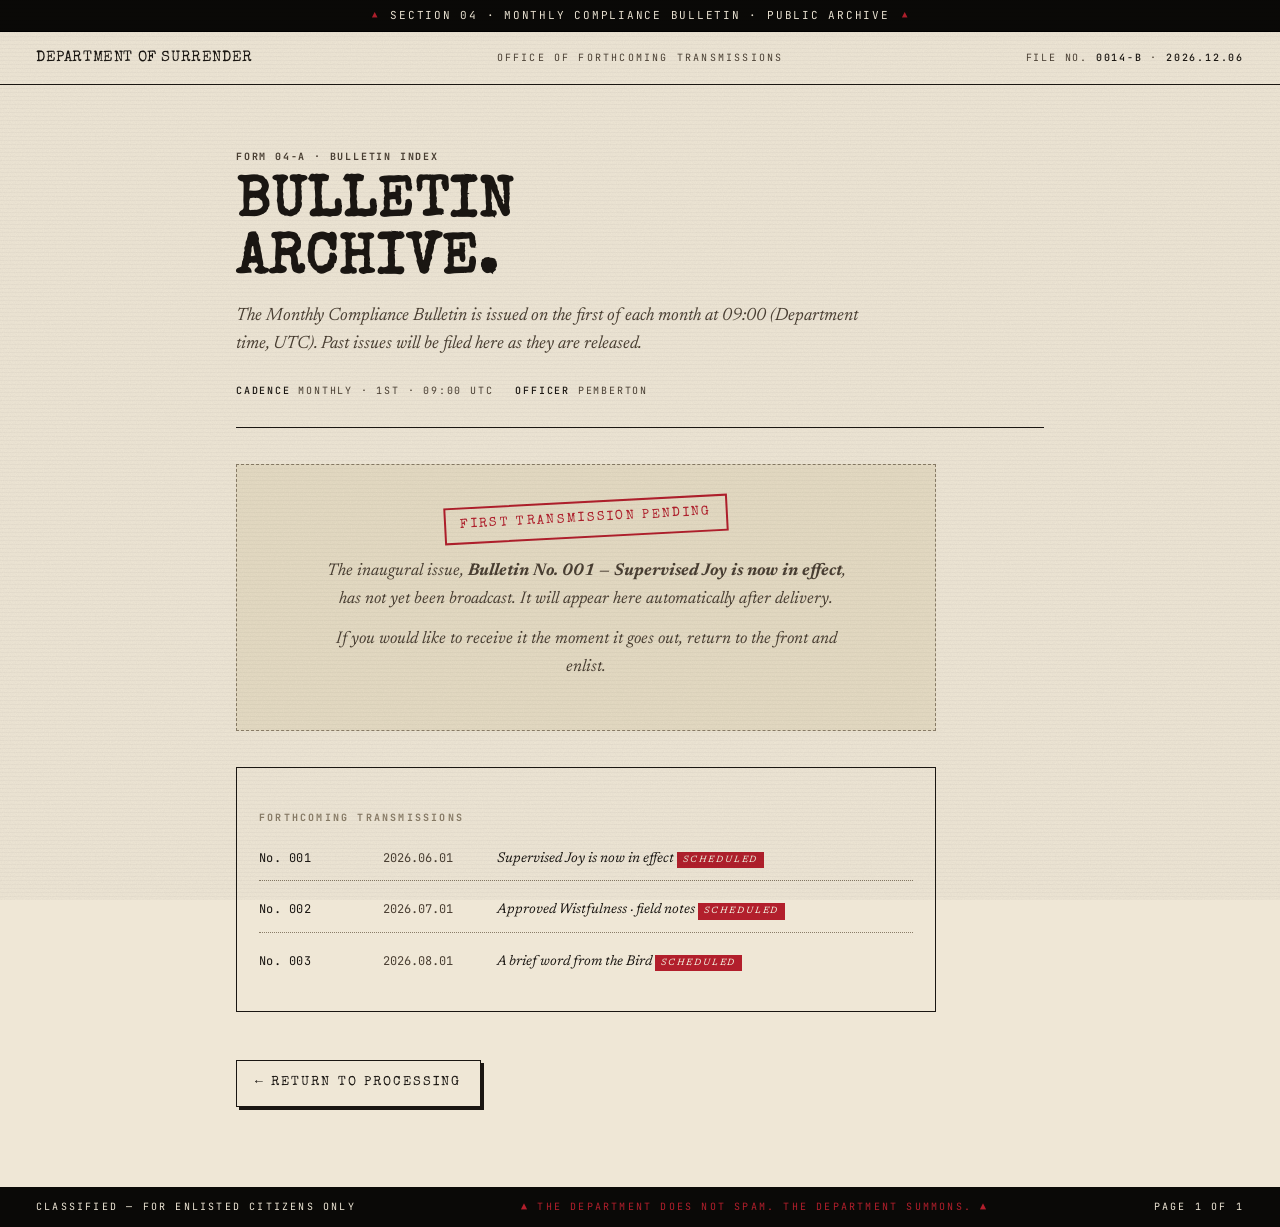
==== bulletin.html @ 0597c6d9 "Department of Surrender site + PayPal checkout (Commissary)" ====
<!DOCTYPE html>
<html lang="en">
<head>
<meta charset="UTF-8" />
<meta name="viewport" content="width=device-width, initial-scale=1.0" />
<title>Bulletin Archive — Department of Surrender</title>
<meta name="description" content="The Monthly Compliance Bulletin · public archive." />
<script defer src="/_vercel/insights/script.js"></script>
<link rel="preconnect" href="https://fonts.googleapis.com">
<link rel="preconnect" href="https://fonts.gstatic.com" crossorigin>
<link href="https://fonts.googleapis.com/css2?family=Newsreader:ital,opsz,wght@0,6..72,300;0,6..72,400;0,6..72,500;0,6..72,600;1,6..72,400&family=Special+Elite&family=JetBrains+Mono:wght@400;500;700&display=swap" rel="stylesheet">
<link rel="stylesheet" href="subpage.css">
<style>
  .empty {
    margin-top: 36px;
    border: 1px dashed var(--ink-faint);
    background: var(--paper-deep);
    padding: 36px;
    text-align: center;
    position: relative;
  }
  .empty .pending-stamp {
    display: inline-block;
    border: 2px solid var(--stamp);
    color: var(--stamp);
    padding: 6px 14px;
    font-family: 'Special Elite', monospace;
    font-size: 13px;
    letter-spacing: 0.18em;
    transform: rotate(-3deg);
    margin-bottom: 20px;
  }
  .empty p {
    font-family: 'Newsreader', serif;
    font-style: italic;
    color: var(--ink-soft);
    max-width: 520px;
    margin: 0 auto 12px;
  }
  .schedule {
    margin-top: 36px;
    border: 1px solid var(--ink);
    background: var(--paper);
    padding: 20px 22px;
  }
  .schedule h3 {
    font-family: 'JetBrains Mono', monospace;
    font-size: 10px;
    letter-spacing: 0.22em;
    text-transform: uppercase;
    color: var(--ink-faint);
    margin-bottom: 12px;
  }
  .schedule ol { list-style: none; margin: 0; padding: 0; }
  .schedule li {
    display: grid;
    grid-template-columns: 110px 100px 1fr;
    gap: 14px;
    padding: 10px 0;
    border-bottom: 1px dotted var(--ink-faint);
    font-family: 'JetBrains Mono', monospace;
    font-size: 12px;
    align-items: baseline;
  }
  .schedule li:last-child { border-bottom: 0; }
  .schedule .iss { color: var(--ink); letter-spacing: 0.04em; }
  .schedule .date { color: var(--ink-soft); }
  .schedule .title { font-family: 'Newsreader', serif; font-style: italic; font-size: 14px; color: var(--ink); }
  .schedule .pending {
    display: inline-block;
    background: var(--stamp);
    color: var(--paper);
    padding: 1px 6px;
    font-size: 9px;
    letter-spacing: 0.2em;
    text-transform: uppercase;
  }
</style>
</head>
<body>

<div class="alert-bar">
  <span class="chev">▲</span>
  <span>SECTION 04 · MONTHLY COMPLIANCE BULLETIN · PUBLIC ARCHIVE</span>
  <span class="chev">▲</span>
</div>

<header class="masthead">
  <a href="/">DEPARTMENT OF SURRENDER</a>
  <div class="masthead__office">OFFICE OF FORTHCOMING TRANSMISSIONS</div>
  <div class="masthead__file">FILE NO. <b>0014-B</b> · <b id="today">2026.05.15</b></div>
</header>

<main>
  <div class="frame">

    <div class="doc-head">
      <p class="label">Form 04-A · Bulletin Index</p>
      <h1>Bulletin<br>Archive.</h1>
      <p class="lede">The Monthly Compliance Bulletin is issued on the first of each month at 09:00 (Department time, UTC). Past issues will be filed here as they are released.</p>
      <div class="meta">
        <span><b>CADENCE</b> MONTHLY · 1ST · 09:00 UTC</span>
        <span><b>OFFICER</b> PEMBERTON</span>
      </div>
    </div>

    <div class="prose">

      <div class="empty">
        <div class="pending-stamp">FIRST TRANSMISSION PENDING</div>
        <p>The inaugural issue, <b>Bulletin No. 001 — Supervised Joy is now in effect</b>, has not yet been broadcast. It will appear here automatically after delivery.</p>
        <p>If you would like to receive it the moment it goes out, return to the front and enlist.</p>
      </div>

      <div class="schedule">
        <h3>Forthcoming Transmissions</h3>
        <ol>
          <li><span class="iss">No. 001</span><span class="date">2026.06.01</span><span class="title">Supervised Joy is now in effect <span class="pending">scheduled</span></span></li>
          <li><span class="iss">No. 002</span><span class="date">2026.07.01</span><span class="title">Approved Wistfulness · field notes <span class="pending">scheduled</span></span></li>
          <li><span class="iss">No. 003</span><span class="date">2026.08.01</span><span class="title">A brief word from the Bird <span class="pending">scheduled</span></span></li>
        </ol>
      </div>

    </div>

    <a href="/" class="back">← Return to Processing</a>

  </div>
</main>

<div class="classified">
  <span>CLASSIFIED — FOR ENLISTED CITIZENS ONLY</span>
  <span class="center">▲ THE DEPARTMENT DOES NOT SPAM. THE DEPARTMENT SUMMONS. ▲</span>
  <span>PAGE 1 OF 1</span>
</div>

<script>
  const d = new Date();
  document.getElementById("today").textContent =
    d.getFullYear() + "." + String(d.getMonth()+1).padStart(2,"0") + "." + String(d.getDate()).padStart(2,"0");
</script>

</body>
</html>
---- subpage.css ----
/* ─────────────────────────────────────────────────────
   DEPARTMENT OF SURRENDER · subpage stylesheet
   Shared by /privacy, /withdraw, /pending, /bulletin
───────────────────────────────────────────────────── */

:root {
  --paper:       #efe7d6;
  --paper-deep:  #e6dcc4;
  --paper-shade: #d8ccae;
  --ink:         #1a1612;
  --ink-soft:    #4a3f33;
  --ink-faint:   #8a7d68;
  --rule:        #c8b88c;
  --stamp:       #b21f2c;
  --stamp-deep:  #8c1620;
  --black-bar:   #0a0907;
  --redaction:   #161311;
}

* { box-sizing: border-box; margin: 0; padding: 0; }
html { scroll-behavior: smooth; }

body {
  background: var(--paper);
  color: var(--ink);
  font-family: 'Newsreader', Georgia, serif;
  font-size: 17px;
  line-height: 1.6;
  font-weight: 400;
  position: relative;
  min-height: 100vh;
  display: flex;
  flex-direction: column;
}

body::before {
  content: "";
  position: fixed;
  inset: 0;
  pointer-events: none;
  z-index: 1000;
  opacity: 0.045;
  background-image:
    url("data:image/svg+xml;utf8,<svg xmlns='http://www.w3.org/2000/svg' width='240' height='240'><filter id='n'><feTurbulence type='fractalNoise' baseFrequency='0.85' numOctaves='3' stitchTiles='stitch'/><feColorMatrix values='0 0 0 0 0  0 0 0 0 0  0 0 0 0 0  0 0 0 1 0'/></filter><rect width='100%' height='100%' filter='url(%23n)'/></svg>");
  mix-blend-mode: multiply;
}

body::after {
  content: "";
  position: fixed;
  inset: 0;
  pointer-events: none;
  z-index: 1001;
  opacity: 0.025;
  background-image: repeating-linear-gradient(
    0deg, transparent 0, transparent 3px, var(--ink) 3px, var(--ink) 4px
  );
}

.label {
  font-family: 'JetBrains Mono', monospace;
  font-size: 10px;
  font-weight: 700;
  letter-spacing: 0.18em;
  text-transform: uppercase;
  color: var(--ink-soft);
}

::selection { background: var(--stamp); color: var(--paper); }

/* ─── alert bar (static) ─── */

.alert-bar {
  background: var(--black-bar);
  color: var(--paper);
  height: 32px;
  display: flex;
  align-items: center;
  justify-content: center;
  font-family: 'JetBrains Mono', monospace;
  font-size: 11px;
  letter-spacing: 0.16em;
  text-transform: uppercase;
  border-bottom: 1px solid #000;
  gap: 12px;
}

.alert-bar .chev { color: var(--stamp); font-size: 9px; }

/* ─── masthead ─── */

.masthead {
  border-bottom: 1px solid var(--ink);
  padding: 14px 36px;
  display: grid;
  grid-template-columns: 1fr auto 1fr;
  align-items: center;
  gap: 16px;
  background: var(--paper);
}

.masthead a {
  font-family: 'Special Elite', monospace;
  font-size: 15px;
  letter-spacing: 0.04em;
  color: var(--ink);
  text-decoration: none;
}

.masthead__office {
  font-family: 'JetBrains Mono', monospace;
  font-size: 10px;
  letter-spacing: 0.22em;
  text-transform: uppercase;
  color: var(--ink-soft);
  text-align: center;
}

.masthead__file {
  font-family: 'JetBrains Mono', monospace;
  font-size: 10px;
  letter-spacing: 0.18em;
  text-transform: uppercase;
  color: var(--ink-soft);
  text-align: right;
}

.masthead__file b { color: var(--ink); font-weight: 500; }

/* ─── frame ─── */

.frame { max-width: 880px; margin: 0 auto; padding: 0 36px; }

main { flex: 1; padding: 64px 0 80px; }

/* ─── document head ─── */

.doc-head {
  border-bottom: 1px solid var(--ink);
  padding-bottom: 28px;
  margin-bottom: 36px;
  position: relative;
}

.doc-head .label { margin-bottom: 12px; }

.doc-head h1 {
  font-family: 'Special Elite', monospace;
  font-size: clamp(40px, 5vw, 56px);
  text-transform: uppercase;
  letter-spacing: 0.02em;
  line-height: 1.02;
  margin-bottom: 12px;
}

.doc-head .lede {
  font-family: 'Newsreader', serif;
  font-style: italic;
  font-size: 18px;
  color: var(--ink-soft);
  max-width: 640px;
  line-height: 1.55;
}

.doc-head .meta {
  margin-top: 24px;
  display: flex;
  gap: 22px;
  font-family: 'JetBrains Mono', monospace;
  font-size: 10px;
  letter-spacing: 0.18em;
  text-transform: uppercase;
  color: var(--ink-soft);
  flex-wrap: wrap;
}

.doc-head .meta b { color: var(--ink); font-weight: 500; }

.doc-head .stamp {
  position: absolute;
  top: 0;
  right: 0;
  border: 2px solid var(--stamp);
  color: var(--stamp);
  padding: 6px 12px;
  font-family: 'Special Elite', monospace;
  font-size: 13px;
  letter-spacing: 0.14em;
  transform: rotate(-6deg);
  pointer-events: none;
}

/* ─── body prose ─── */

.prose { max-width: 700px; }

.prose h2 {
  font-family: 'Special Elite', monospace;
  font-size: 24px;
  text-transform: uppercase;
  letter-spacing: 0.04em;
  margin: 36px 0 12px;
  padding-top: 18px;
  border-top: 1px solid var(--rule);
}

.prose h2:first-child { border-top: 0; padding-top: 0; margin-top: 0; }

.prose h3 {
  font-family: 'JetBrains Mono', monospace;
  font-size: 11px;
  font-weight: 700;
  letter-spacing: 0.22em;
  text-transform: uppercase;
  color: var(--stamp);
  margin: 22px 0 8px;
}

.prose p {
  margin-bottom: 16px;
  font-size: 17px;
  line-height: 1.65;
  color: var(--ink);
}

.prose p em { color: var(--ink-soft); }

.prose ul, .prose ol {
  margin: 12px 0 22px 22px;
}

.prose li {
  margin-bottom: 8px;
  font-size: 16.5px;
  line-height: 1.6;
}

.prose a {
  color: var(--ink);
  text-decoration: none;
  border-bottom: 1px solid var(--stamp);
}

.prose a:hover { color: var(--stamp); }

.prose code {
  background: var(--paper-deep);
  padding: 1px 6px;
  font-family: 'JetBrains Mono', monospace;
  font-size: 0.88em;
  border: 1px solid var(--rule);
}

/* ─── back link ─── */

.back {
  display: inline-flex;
  align-items: center;
  gap: 8px;
  margin-top: 48px;
  padding: 12px 18px;
  border: 1px solid var(--ink);
  background: var(--paper);
  font-family: 'Special Elite', monospace;
  font-size: 13px;
  letter-spacing: 0.16em;
  text-transform: uppercase;
  color: var(--ink);
  text-decoration: none;
  box-shadow: 3px 3px 0 var(--ink);
  transition: transform 120ms ease;
}

.back:hover {
  transform: translate(-1px, -1px);
  box-shadow: 4px 4px 0 var(--ink);
}

/* ─── classification bar ─── */

.classified {
  background: var(--black-bar);
  color: var(--paper);
  padding: 12px 36px;
  display: flex;
  justify-content: space-between;
  align-items: center;
  font-family: 'JetBrains Mono', monospace;
  font-size: 10px;
  letter-spacing: 0.22em;
  text-transform: uppercase;
}

.classified .center { color: var(--stamp); }

/* ─── responsive ─── */

@media (max-width: 640px) {
  body { font-size: 16px; }
  .frame { padding: 0 22px; }
  .masthead { padding: 12px 22px; grid-template-columns: 1fr; gap: 4px; text-align: left; }
  .masthead__office, .masthead__file { text-align: left; }
  main { padding: 40px 0 56px; }
  .doc-head h1 { font-size: 36px; }
  .doc-head .stamp { position: static; display: inline-block; margin-top: 12px; }
  .classified { flex-direction: column; gap: 6px; padding: 12px 22px; text-align: center; }
}
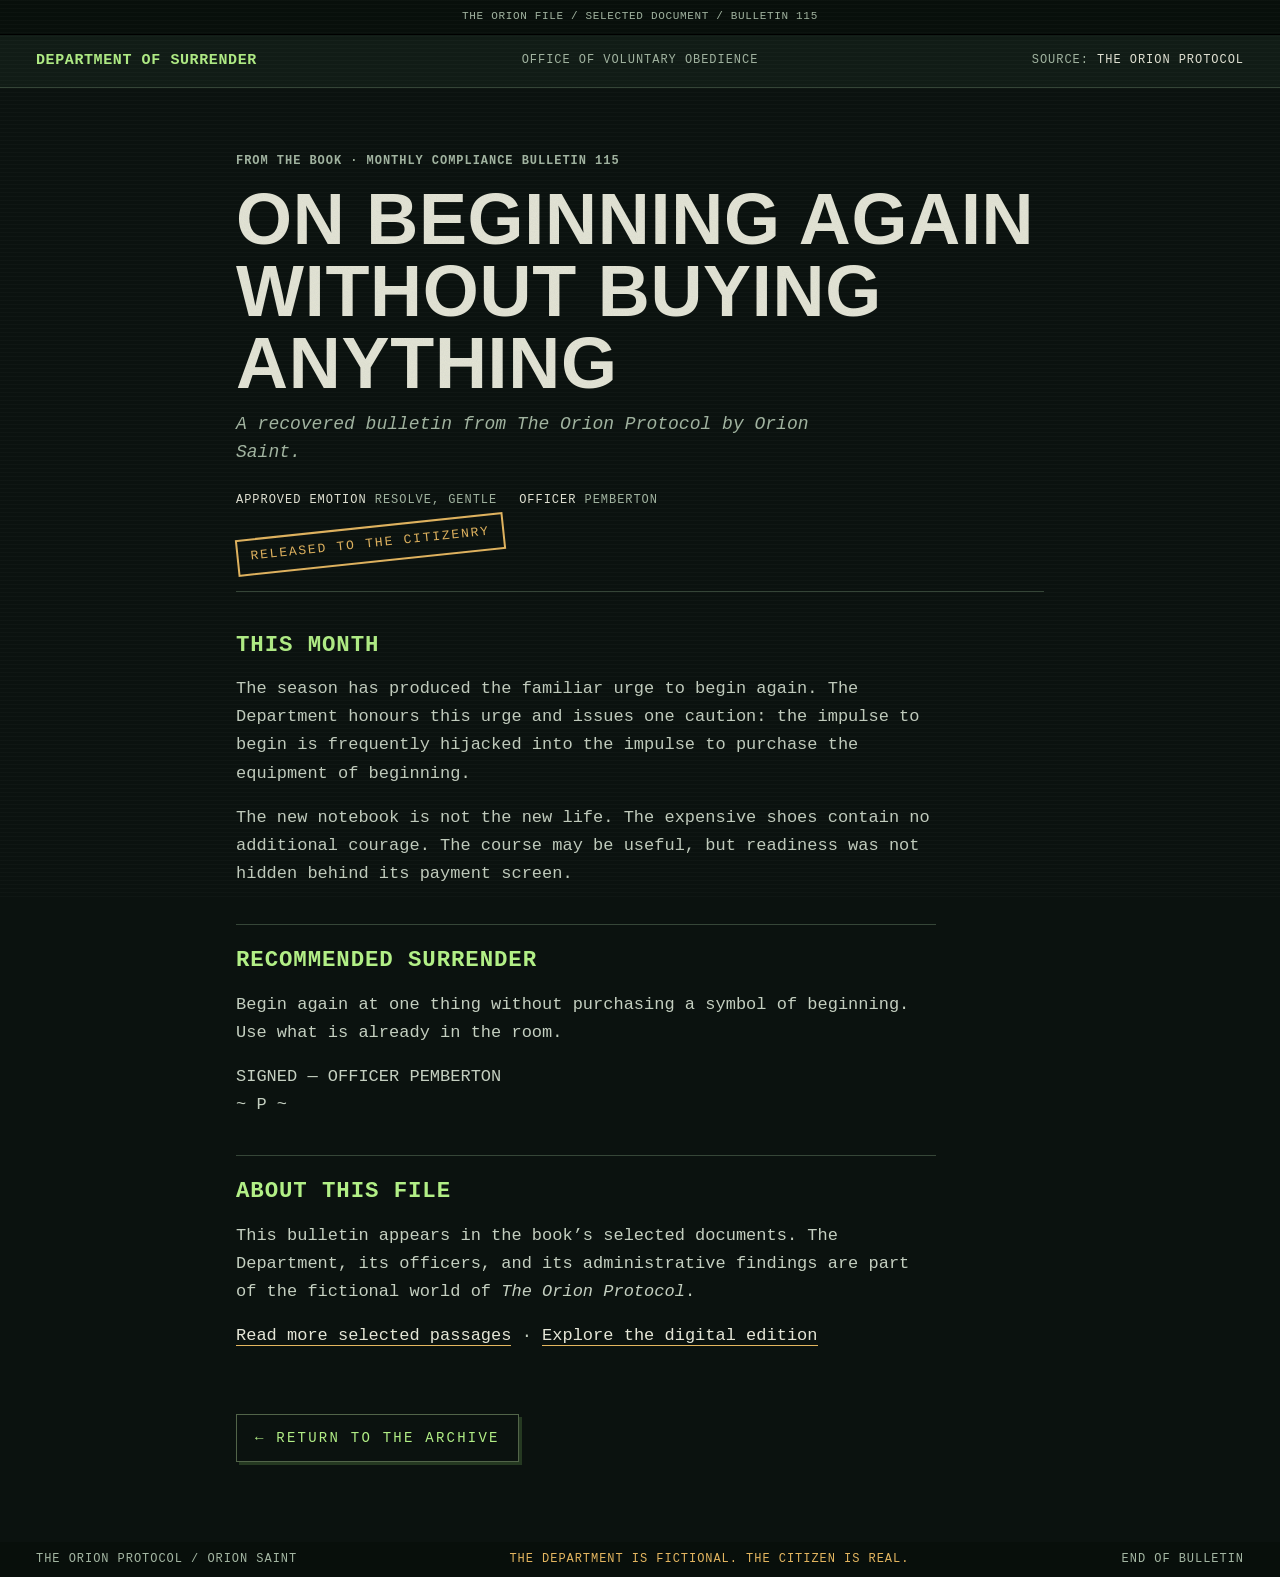
==== commit 7edab481: "Ground the alien archive in The Orion Protocol manuscript" ====
--- a/bulletin.html
+++ b/bulletin.html
@@ -1,144 +1,20 @@
-<!DOCTYPE html>
+<!doctype html>
 <html lang="en">
-<head>
-<meta charset="UTF-8" />
-<meta name="viewport" content="width=device-width, initial-scale=1.0" />
-<title>Bulletin Archive — Department of Surrender</title>
-<meta name="description" content="The Monthly Compliance Bulletin · public archive." />
-<script defer src="/_vercel/insights/script.js"></script>
-<link rel="preconnect" href="https://fonts.googleapis.com">
-<link rel="preconnect" href="https://fonts.gstatic.com" crossorigin>
-<link href="https://fonts.googleapis.com/css2?family=Newsreader:ital,opsz,wght@0,6..72,300;0,6..72,400;0,6..72,500;0,6..72,600;1,6..72,400&family=Special+Elite&family=JetBrains+Mono:wght@400;500;700&display=swap" rel="stylesheet">
-<link rel="stylesheet" href="subpage.css">
-<style>
-  .empty {
-    margin-top: 36px;
-    border: 1px dashed var(--ink-faint);
-    background: var(--paper-deep);
-    padding: 36px;
-    text-align: center;
-    position: relative;
-  }
-  .empty .pending-stamp {
-    display: inline-block;
-    border: 2px solid var(--stamp);
-    color: var(--stamp);
-    padding: 6px 14px;
-    font-family: 'Special Elite', monospace;
-    font-size: 13px;
-    letter-spacing: 0.18em;
-    transform: rotate(-3deg);
-    margin-bottom: 20px;
-  }
-  .empty p {
-    font-family: 'Newsreader', serif;
-    font-style: italic;
-    color: var(--ink-soft);
-    max-width: 520px;
-    margin: 0 auto 12px;
-  }
-  .schedule {
-    margin-top: 36px;
-    border: 1px solid var(--ink);
-    background: var(--paper);
-    padding: 20px 22px;
-  }
-  .schedule h3 {
-    font-family: 'JetBrains Mono', monospace;
-    font-size: 10px;
-    letter-spacing: 0.22em;
-    text-transform: uppercase;
-    color: var(--ink-faint);
-    margin-bottom: 12px;
-  }
-  .schedule ol { list-style: none; margin: 0; padding: 0; }
-  .schedule li {
-    display: grid;
-    grid-template-columns: 110px 100px 1fr;
-    gap: 14px;
-    padding: 10px 0;
-    border-bottom: 1px dotted var(--ink-faint);
-    font-family: 'JetBrains Mono', monospace;
-    font-size: 12px;
-    align-items: baseline;
-  }
-  .schedule li:last-child { border-bottom: 0; }
-  .schedule .iss { color: var(--ink); letter-spacing: 0.04em; }
-  .schedule .date { color: var(--ink-soft); }
-  .schedule .title { font-family: 'Newsreader', serif; font-style: italic; font-size: 14px; color: var(--ink); }
-  .schedule .pending {
-    display: inline-block;
-    background: var(--stamp);
-    color: var(--paper);
-    padding: 1px 6px;
-    font-size: 9px;
-    letter-spacing: 0.2em;
-    text-transform: uppercase;
-  }
-</style>
-</head>
+<head><meta charset="utf-8"><meta name="viewport" content="width=device-width, initial-scale=1"><title>Bulletin 115 — The Orion Protocol</title><meta name="description" content="On Beginning Again Without Buying Anything. Read Officer Pemberton’s Bulletin 115 from The Orion Protocol by Orion Saint."><meta name="theme-color" content="#0b120f"><link rel="stylesheet" href="/subpage.css"><script defer src="/_vercel/insights/script.js"></script></head>
 <body>
-
-<div class="alert-bar">
-  <span class="chev">▲</span>
-  <span>SECTION 04 · MONTHLY COMPLIANCE BULLETIN · PUBLIC ARCHIVE</span>
-  <span class="chev">▲</span>
-</div>
-
-<header class="masthead">
-  <a href="/">DEPARTMENT OF SURRENDER</a>
-  <div class="masthead__office">OFFICE OF FORTHCOMING TRANSMISSIONS</div>
-  <div class="masthead__file">FILE NO. <b>0014-B</b> · <b id="today">2026.05.15</b></div>
-</header>
-
-<main>
-  <div class="frame">
-
-    <div class="doc-head">
-      <p class="label">Form 04-A · Bulletin Index</p>
-      <h1>Bulletin<br>Archive.</h1>
-      <p class="lede">The Monthly Compliance Bulletin is issued on the first of each month at 09:00 (Department time, UTC). Past issues will be filed here as they are released.</p>
-      <div class="meta">
-        <span><b>CADENCE</b> MONTHLY · 1ST · 09:00 UTC</span>
-        <span><b>OFFICER</b> PEMBERTON</span>
-      </div>
-    </div>
-
-    <div class="prose">
-
-      <div class="empty">
-        <div class="pending-stamp">FIRST TRANSMISSION PENDING</div>
-        <p>The inaugural issue, <b>Bulletin No. 001 — Supervised Joy is now in effect</b>, has not yet been broadcast. It will appear here automatically after delivery.</p>
-        <p>If you would like to receive it the moment it goes out, return to the front and enlist.</p>
-      </div>
-
-      <div class="schedule">
-        <h3>Forthcoming Transmissions</h3>
-        <ol>
-          <li><span class="iss">No. 001</span><span class="date">2026.06.01</span><span class="title">Supervised Joy is now in effect <span class="pending">scheduled</span></span></li>
-          <li><span class="iss">No. 002</span><span class="date">2026.07.01</span><span class="title">Approved Wistfulness · field notes <span class="pending">scheduled</span></span></li>
-          <li><span class="iss">No. 003</span><span class="date">2026.08.01</span><span class="title">A brief word from the Bird <span class="pending">scheduled</span></span></li>
-        </ol>
-      </div>
-
-    </div>
-
-    <a href="/" class="back">← Return to Processing</a>
-
-  </div>
-</main>
-
-<div class="classified">
-  <span>CLASSIFIED — FOR ENLISTED CITIZENS ONLY</span>
-  <span class="center">▲ THE DEPARTMENT DOES NOT SPAM. THE DEPARTMENT SUMMONS. ▲</span>
-  <span>PAGE 1 OF 1</span>
-</div>
-
-<script>
-  const d = new Date();
-  document.getElementById("today").textContent =
-    d.getFullYear() + "." + String(d.getMonth()+1).padStart(2,"0") + "." + String(d.getDate()).padStart(2,"0");
-</script>
-
-</body>
-</html>
+<div class="alert-bar"><span>THE ORION FILE / SELECTED DOCUMENT / BULLETIN 115</span></div>
+<header class="masthead"><a href="/">DEPARTMENT OF SURRENDER</a><div class="masthead__office">OFFICE OF VOLUNTARY OBEDIENCE</div><div class="masthead__file">SOURCE: <b>THE ORION PROTOCOL</b></div></header>
+<main><div class="frame">
+<div class="doc-head"><p class="label">From the book · Monthly Compliance Bulletin 115</p><h1>On Beginning Again<br>Without Buying Anything</h1><p class="lede">A recovered bulletin from The Orion Protocol by Orion Saint.</p><div class="meta"><span><b>APPROVED EMOTION</b> RESOLVE, GENTLE</span><span><b>OFFICER</b> PEMBERTON</span></div><div class="stamp">RELEASED TO THE CITIZENRY</div></div>
+<article class="prose" aria-label="Bulletin 115 text">
+<h2>This month</h2>
+<p>The season has produced the familiar urge to begin again. The Department honours this urge and issues one caution: the impulse to begin is frequently hijacked into the impulse to purchase the equipment of beginning.</p>
+<p>The new notebook is not the new life. The expensive shoes contain no additional courage. The course may be useful, but readiness was not hidden behind its payment screen.</p>
+<h2>Recommended surrender</h2>
+<p>Begin again at one thing without purchasing a symbol of beginning. Use what is already in the room.</p>
+<p>SIGNED — OFFICER PEMBERTON<br>~ P ~</p>
+<h2>About this file</h2><p>This bulletin appears in the book’s selected documents. The Department, its officers, and its administrative findings are part of the fictional world of <cite>The Orion Protocol</cite>.</p><p><a href="/#read">Read more selected passages</a> · <a href="/requisition.html">Explore the digital edition</a></p>
+</article><a class="back" href="/">← Return to the archive</a>
+</div></main>
+<footer class="classified"><span>THE ORION PROTOCOL / ORION SAINT</span><span class="center">THE DEPARTMENT IS FICTIONAL. THE CITIZEN IS REAL.</span><span>END OF BULLETIN</span></footer>
+</body></html>
--- a/subpage.css
+++ b/subpage.css
@@ -4,16 +4,16 @@
 ───────────────────────────────────────────────────── */
 
 :root {
-  --paper:       #efe7d6;
-  --paper-deep:  #e6dcc4;
-  --paper-shade: #d8ccae;
-  --ink:         #1a1612;
-  --ink-soft:    #4a3f33;
-  --ink-faint:   #8a7d68;
-  --rule:        #c8b88c;
-  --stamp:       #b21f2c;
-  --stamp-deep:  #8c1620;
-  --black-bar:   #0a0907;
+  --paper:       #0b120f;
+  --paper-deep:  #142019;
+  --paper-shade: #1c2b20;
+  --ink:         #e5e6d7;
+  --ink-soft:    #a4b7a3;
+  --ink-faint:   #859981;
+  --rule:        #364638;
+  --stamp:       #e4b660;
+  --stamp-deep:  #bd9750;
+  --black-bar:   #080f0b;
   --redaction:   #161311;
 }
 
@@ -23,7 +23,7 @@
 body {
   background: var(--paper);
   color: var(--ink);
-  font-family: 'Newsreader', Georgia, serif;
+  font-family: 'Courier New', Courier, monospace;
   font-size: 17px;
   line-height: 1.6;
   font-weight: 400;
@@ -58,7 +58,7 @@
 }
 
 .label {
-  font-family: 'JetBrains Mono', monospace;
+  font-family: 'Courier New', Courier, monospace;
   font-size: 10px;
   font-weight: 700;
   letter-spacing: 0.18em;
@@ -77,7 +77,7 @@
   display: flex;
   align-items: center;
   justify-content: center;
-  font-family: 'JetBrains Mono', monospace;
+  font-family: 'Courier New', Courier, monospace;
   font-size: 11px;
   letter-spacing: 0.16em;
   text-transform: uppercase;
@@ -100,7 +100,7 @@
 }
 
 .masthead a {
-  font-family: 'Special Elite', monospace;
+  font-family: 'Courier New', Courier, monospace;
   font-size: 15px;
   letter-spacing: 0.04em;
   color: var(--ink);
@@ -108,7 +108,7 @@
 }
 
 .masthead__office {
-  font-family: 'JetBrains Mono', monospace;
+  font-family: 'Courier New', Courier, monospace;
   font-size: 10px;
   letter-spacing: 0.22em;
   text-transform: uppercase;
@@ -117,7 +117,7 @@
 }
 
 .masthead__file {
-  font-family: 'JetBrains Mono', monospace;
+  font-family: 'Courier New', Courier, monospace;
   font-size: 10px;
   letter-spacing: 0.18em;
   text-transform: uppercase;
@@ -145,7 +145,7 @@
 .doc-head .label { margin-bottom: 12px; }
 
 .doc-head h1 {
-  font-family: 'Special Elite', monospace;
+  font-family: 'Courier New', Courier, monospace;
   font-size: clamp(40px, 5vw, 56px);
   text-transform: uppercase;
   letter-spacing: 0.02em;
@@ -154,7 +154,7 @@
 }
 
 .doc-head .lede {
-  font-family: 'Newsreader', serif;
+  font-family: 'Courier New', Courier, monospace;
   font-style: italic;
   font-size: 18px;
   color: var(--ink-soft);
@@ -166,7 +166,7 @@
   margin-top: 24px;
   display: flex;
   gap: 22px;
-  font-family: 'JetBrains Mono', monospace;
+  font-family: 'Courier New', Courier, monospace;
   font-size: 10px;
   letter-spacing: 0.18em;
   text-transform: uppercase;
@@ -183,7 +183,7 @@
   border: 2px solid var(--stamp);
   color: var(--stamp);
   padding: 6px 12px;
-  font-family: 'Special Elite', monospace;
+  font-family: 'Courier New', Courier, monospace;
   font-size: 13px;
   letter-spacing: 0.14em;
   transform: rotate(-6deg);
@@ -195,7 +195,7 @@
 .prose { max-width: 700px; }
 
 .prose h2 {
-  font-family: 'Special Elite', monospace;
+  font-family: 'Courier New', Courier, monospace;
   font-size: 24px;
   text-transform: uppercase;
   letter-spacing: 0.04em;
@@ -207,7 +207,7 @@
 .prose h2:first-child { border-top: 0; padding-top: 0; margin-top: 0; }
 
 .prose h3 {
-  font-family: 'JetBrains Mono', monospace;
+  font-family: 'Courier New', Courier, monospace;
   font-size: 11px;
   font-weight: 700;
   letter-spacing: 0.22em;
@@ -246,7 +246,7 @@
 .prose code {
   background: var(--paper-deep);
   padding: 1px 6px;
-  font-family: 'JetBrains Mono', monospace;
+  font-family: 'Courier New', Courier, monospace;
   font-size: 0.88em;
   border: 1px solid var(--rule);
 }
@@ -261,7 +261,7 @@
   padding: 12px 18px;
   border: 1px solid var(--ink);
   background: var(--paper);
-  font-family: 'Special Elite', monospace;
+  font-family: 'Courier New', Courier, monospace;
   font-size: 13px;
   letter-spacing: 0.16em;
   text-transform: uppercase;
@@ -285,7 +285,7 @@
   display: flex;
   justify-content: space-between;
   align-items: center;
-  font-family: 'JetBrains Mono', monospace;
+  font-family: 'Courier New', Courier, monospace;
   font-size: 10px;
   letter-spacing: 0.22em;
   text-transform: uppercase;
@@ -305,3 +305,23 @@
   .doc-head .stamp { position: static; display: inline-block; margin-top: 12px; }
   .classified { flex-direction: column; gap: 6px; padding: 12px 22px; text-align: center; }
 }
+
+/* ORION ARCHIVE / 1986 visual system */
+:root{color-scheme:dark}
+.alert-bar,.classified{color:#a4b7a3;min-height:2rem;height:auto;padding-block:.5rem}
+.alert-bar{padding-inline:1rem;text-align:center;letter-spacing:.06em}
+.masthead{border-bottom-color:#364638;background:#111c16}
+.masthead a,.back{color:#b2ef86}
+.masthead a{font-weight:700}
+.doc-head h1{font-family:Impact,'Arial Narrow','Arial Black',sans-serif;font-weight:900;letter-spacing:.01em;font-size:clamp(2.5rem,6vw,4.5rem);line-height:1}
+.doc-head{border-bottom-color:#364638}
+.doc-head .stamp{position:static;display:inline-block;margin-top:1rem}
+.label,.masthead__office,.masthead__file,.doc-head .meta,.classified{font-size:.75rem;letter-spacing:.08em}
+.prose h2{color:#b2ef86;font-weight:700;font-size:1.4rem}
+.prose h3{font-size:.875rem}
+.prose p{color:#c4cfc0}
+.back{font-size:.875rem;border-color:#526449;box-shadow:3px 3px 0 #253921}
+.back:hover{box-shadow:4px 4px 0 #526449}
+:focus-visible{outline:2px solid #e4b660;outline-offset:5px}
+@media(max-width:640px){.doc-head h1{font-size:2.5rem}.alert-bar{font-size:.6875rem}.masthead a{font-size:.875rem}}
+@media(prefers-reduced-motion:reduce){html{scroll-behavior:auto}.back{transition:none}}
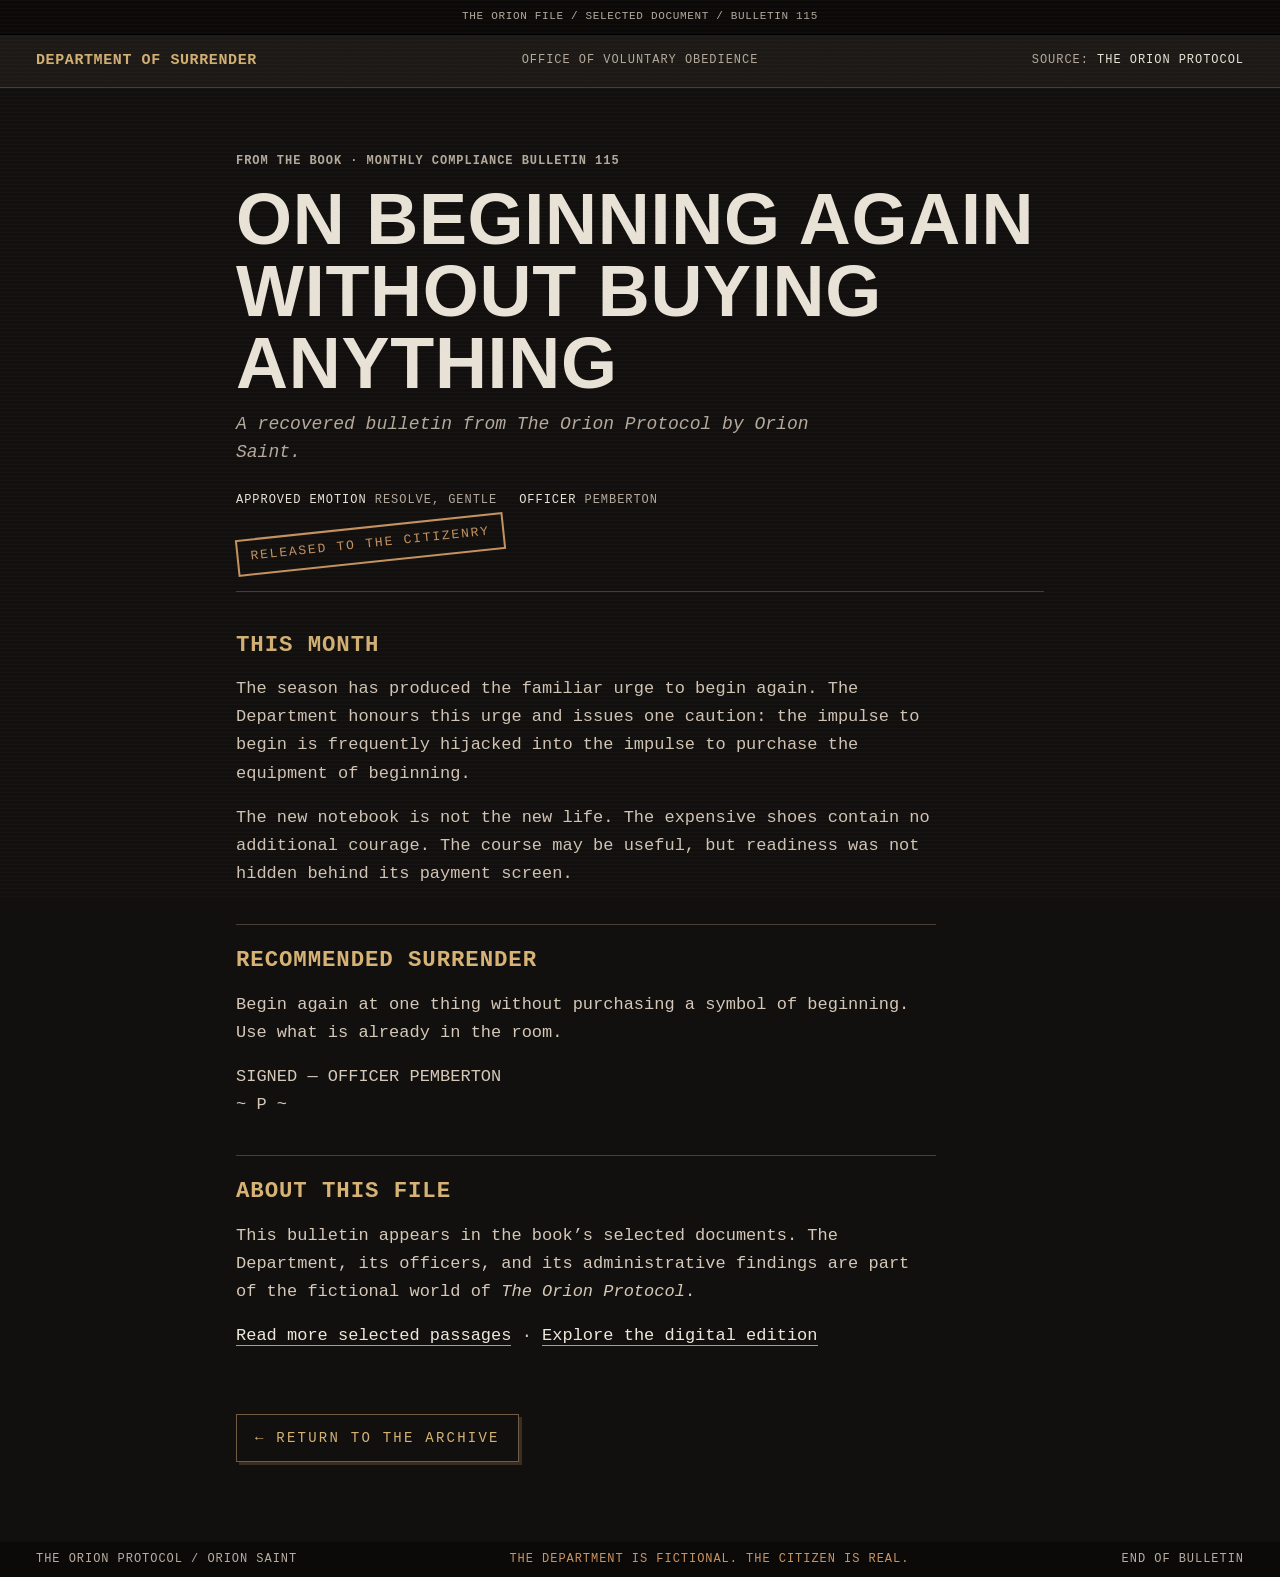
==== commit 220ba3aa: "Replace the green archive palette with charcoal, parchment and antique gold" ====
--- a/bulletin.html
+++ b/bulletin.html
@@ -1,6 +1,6 @@
 <!doctype html>
 <html lang="en">
-<head><meta charset="utf-8"><meta name="viewport" content="width=device-width, initial-scale=1"><title>Bulletin 115 — The Orion Protocol</title><meta name="description" content="On Beginning Again Without Buying Anything. Read Officer Pemberton’s Bulletin 115 from The Orion Protocol by Orion Saint."><meta name="theme-color" content="#0b120f"><link rel="stylesheet" href="/subpage.css"><script defer src="/_vercel/insights/script.js"></script></head>
+<head><meta charset="utf-8"><meta name="viewport" content="width=device-width, initial-scale=1"><title>Bulletin 115 — The Orion Protocol</title><meta name="description" content="On Beginning Again Without Buying Anything. Read Officer Pemberton’s Bulletin 115 from The Orion Protocol by Orion Saint."><meta name="theme-color" content="#12100f"><link rel="stylesheet" href="/subpage.css"><script defer src="/_vercel/insights/script.js"></script></head>
 <body>
 <div class="alert-bar"><span>THE ORION FILE / SELECTED DOCUMENT / BULLETIN 115</span></div>
 <header class="masthead"><a href="/">DEPARTMENT OF SURRENDER</a><div class="masthead__office">OFFICE OF VOLUNTARY OBEDIENCE</div><div class="masthead__file">SOURCE: <b>THE ORION PROTOCOL</b></div></header>
--- a/subpage.css
+++ b/subpage.css
@@ -4,16 +4,16 @@
 ───────────────────────────────────────────────────── */
 
 :root {
-  --paper:       #0b120f;
-  --paper-deep:  #142019;
-  --paper-shade: #1c2b20;
-  --ink:         #e5e6d7;
-  --ink-soft:    #a4b7a3;
-  --ink-faint:   #859981;
-  --rule:        #364638;
-  --stamp:       #e4b660;
-  --stamp-deep:  #bd9750;
-  --black-bar:   #080f0b;
+  --paper:       #12100f;
+  --paper-deep:  #201a16;
+  --paper-shade: #2b231d;
+  --ink:         #eee8dc;
+  --ink-soft:    #b8ada0;
+  --ink-faint:   #a29280;
+  --rule:        #493e33;
+  --stamp:       #c99562;
+  --stamp-deep:  #ac8050;
+  --black-bar:   #0c0a09;
   --redaction:   #161311;
 }
 
@@ -308,20 +308,20 @@
 
 /* ORION ARCHIVE / 1986 visual system */
 :root{color-scheme:dark}
-.alert-bar,.classified{color:#a4b7a3;min-height:2rem;height:auto;padding-block:.5rem}
+.alert-bar,.classified{color:#b8ada0;min-height:2rem;height:auto;padding-block:.5rem}
 .alert-bar{padding-inline:1rem;text-align:center;letter-spacing:.06em}
-.masthead{border-bottom-color:#364638;background:#111c16}
-.masthead a,.back{color:#b2ef86}
+.masthead{border-bottom-color:#493e33;background:#1c1916}
+.masthead a,.back{color:#d6b375}
 .masthead a{font-weight:700}
 .doc-head h1{font-family:Impact,'Arial Narrow','Arial Black',sans-serif;font-weight:900;letter-spacing:.01em;font-size:clamp(2.5rem,6vw,4.5rem);line-height:1}
-.doc-head{border-bottom-color:#364638}
+.doc-head{border-bottom-color:#493e33}
 .doc-head .stamp{position:static;display:inline-block;margin-top:1rem}
 .label,.masthead__office,.masthead__file,.doc-head .meta,.classified{font-size:.75rem;letter-spacing:.08em}
-.prose h2{color:#b2ef86;font-weight:700;font-size:1.4rem}
+.prose h2{color:#d6b375;font-weight:700;font-size:1.4rem}
 .prose h3{font-size:.875rem}
-.prose p{color:#c4cfc0}
-.back{font-size:.875rem;border-color:#526449;box-shadow:3px 3px 0 #253921}
-.back:hover{box-shadow:4px 4px 0 #526449}
-:focus-visible{outline:2px solid #e4b660;outline-offset:5px}
+.prose p{color:#d5c8b8}
+.back{font-size:.875rem;border-color:#715b45;box-shadow:3px 3px 0 #3a2d21}
+.back:hover{box-shadow:4px 4px 0 #715b45}
+:focus-visible{outline:2px solid #c99562;outline-offset:5px}
 @media(max-width:640px){.doc-head h1{font-size:2.5rem}.alert-bar{font-size:.6875rem}.masthead a{font-size:.875rem}}
 @media(prefers-reduced-motion:reduce){html{scroll-behavior:auto}.back{transition:none}}
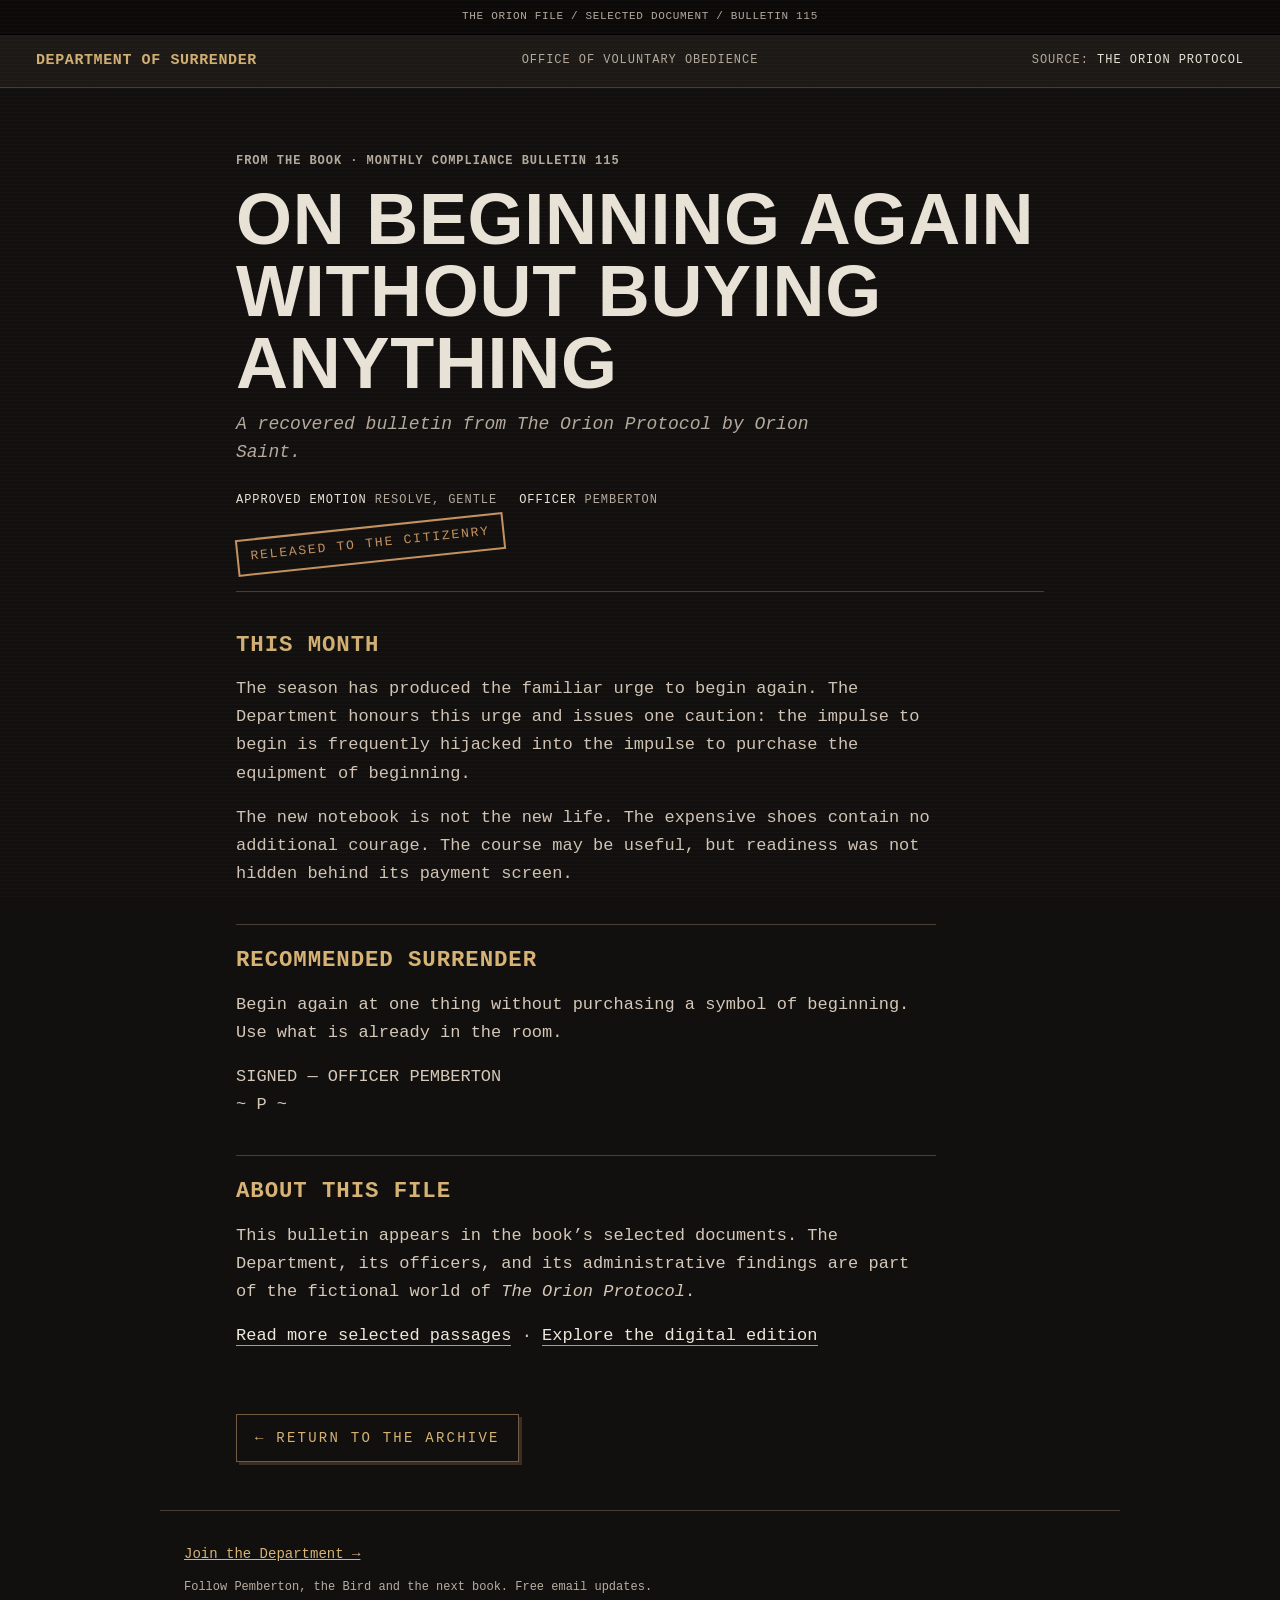
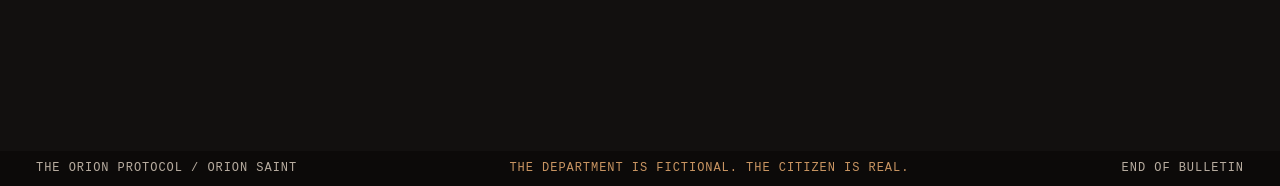
==== commit 3cd20ebf: "Add confirmed Join the Department email opt-in" ====
--- a/bulletin.html
+++ b/bulletin.html
@@ -1,6 +1,26 @@
 <!doctype html>
 <html lang="en">
-<head><meta charset="utf-8"><meta name="viewport" content="width=device-width, initial-scale=1"><title>Bulletin 115 — The Orion Protocol</title><meta name="description" content="On Beginning Again Without Buying Anything. Read Officer Pemberton’s Bulletin 115 from The Orion Protocol by Orion Saint."><meta name="theme-color" content="#12100f"><link rel="stylesheet" href="/subpage.css"><script defer src="/_vercel/insights/script.js"></script></head>
+<head><meta charset="utf-8"><meta name="viewport" content="width=device-width, initial-scale=1"><title>Bulletin 115 — The Orion Protocol</title><meta name="description" content="On Beginning Again Without Buying Anything. Read Officer Pemberton’s Bulletin 115 from The Orion Protocol by Orion Saint."><meta name="theme-color" content="#12100f"><link rel="stylesheet" href="/subpage.css"><script defer src="/analytics.js"></script><script defer src="/_vercel/insights/script.js"></script>
+<!-- Social sharing: crawler-readable, absolute URLs -->
+<link rel="canonical" href="https://departmentofsurrender.com/bulletin.html">
+<meta property="og:site_name" content="Department of Surrender">
+<meta property="og:type" content="article">
+<meta property="og:locale" content="en_US">
+<meta property="og:title" content="Bulletin 115 — The Orion Protocol">
+<meta property="og:description" content="On Beginning Again Without Buying Anything. Read Officer Pemberton’s Bulletin 115 from The Orion Protocol by Orion Saint.">
+<meta property="og:url" content="https://departmentofsurrender.com/bulletin.html">
+<meta property="og:image" content="https://departmentofsurrender.com/og-flamingo.png">
+<meta property="og:image:secure_url" content="https://departmentofsurrender.com/og-flamingo.png">
+<meta property="og:image:type" content="image/png">
+<meta property="og:image:width" content="1254">
+<meta property="og:image:height" content="1254">
+<meta property="og:image:alt" content="The Department of Surrender flamingo: white line art on black, spiral eyes and a raised middle finger.">
+<meta name="twitter:card" content="summary_large_image">
+<meta name="twitter:title" content="Bulletin 115 — The Orion Protocol">
+<meta name="twitter:description" content="On Beginning Again Without Buying Anything. Read Officer Pemberton’s Bulletin 115 from The Orion Protocol by Orion Saint.">
+<meta name="twitter:image" content="https://departmentofsurrender.com/og-flamingo.png">
+<meta name="twitter:image:alt" content="The Department of Surrender flamingo: white line art on black, spiral eyes and a raised middle finger.">
+</head>
 <body>
 <div class="alert-bar"><span>THE ORION FILE / SELECTED DOCUMENT / BULLETIN 115</span></div>
 <header class="masthead"><a href="/">DEPARTMENT OF SURRENDER</a><div class="masthead__office">OFFICE OF VOLUNTARY OBEDIENCE</div><div class="masthead__file">SOURCE: <b>THE ORION PROTOCOL</b></div></header>
@@ -15,6 +35,6 @@
 <p>SIGNED — OFFICER PEMBERTON<br>~ P ~</p>
 <h2>About this file</h2><p>This bulletin appears in the book’s selected documents. The Department, its officers, and its administrative findings are part of the fictional world of <cite>The Orion Protocol</cite>.</p><p><a href="/#read">Read more selected passages</a> · <a href="/requisition.html">Explore the digital edition</a></p>
 </article><a class="back" href="/">← Return to the archive</a>
-</div></main>
+</div><p class="follow-story"><a href="/#join">Join the Department →</a><br><span>Follow Pemberton, the Bird and the next book. Free email updates.</span></p></main>
 <footer class="classified"><span>THE ORION PROTOCOL / ORION SAINT</span><span class="center">THE DEPARTMENT IS FICTIONAL. THE CITIZEN IS REAL.</span><span>END OF BULLETIN</span></footer>
 </body></html>
--- a/subpage.css
+++ b/subpage.css
@@ -325,3 +325,5 @@
 :focus-visible{outline:2px solid #c99562;outline-offset:5px}
 @media(max-width:640px){.doc-head h1{font-size:2.5rem}.alert-bar{font-size:.6875rem}.masthead a{font-size:.875rem}}
 @media(prefers-reduced-motion:reduce){html{scroll-behavior:auto}.back{transition:none}}
+
+.follow-story{max-width:60rem;margin:3rem auto;padding:1.5rem;border-top:1px solid #493e33;color:#b8ada0;font:14px/1.7 "Courier New",monospace}.follow-story a{display:inline-block;padding:.5rem 0;color:#d6b375}.follow-story span{font-size:12px}
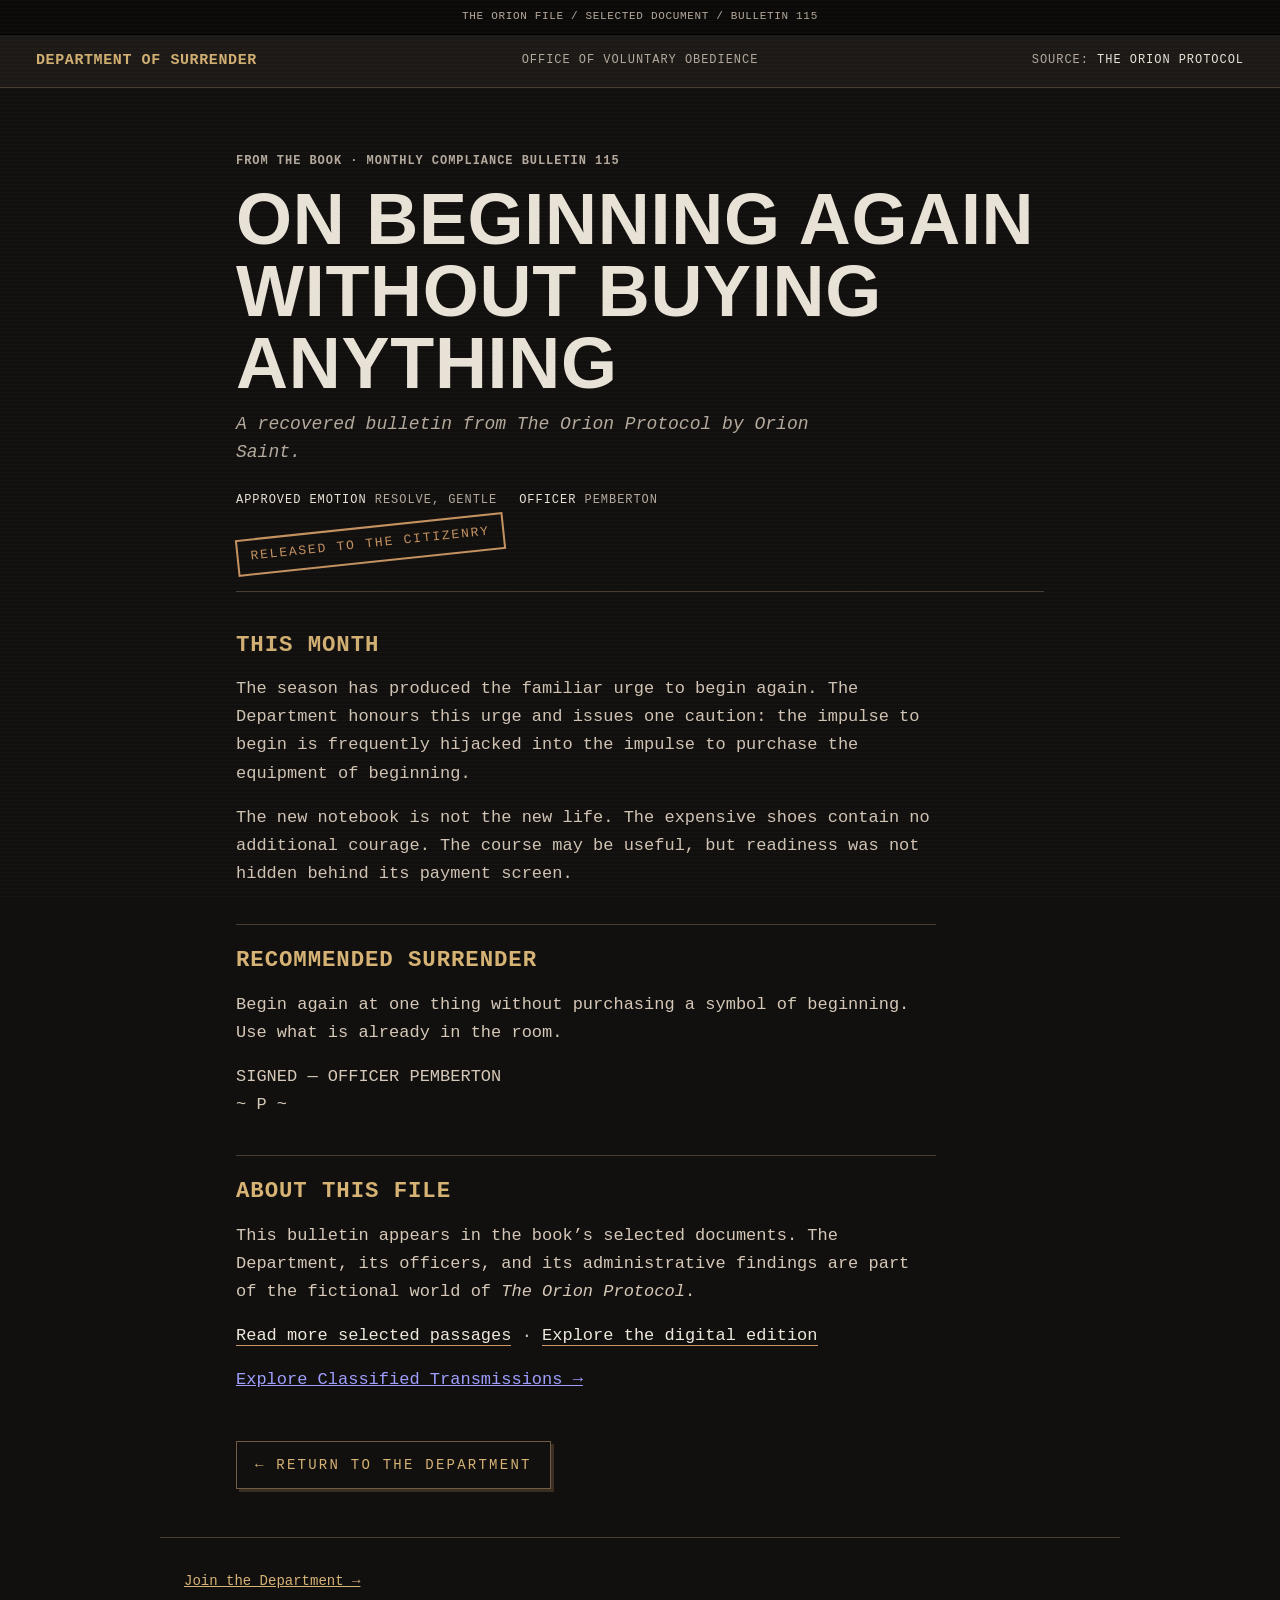
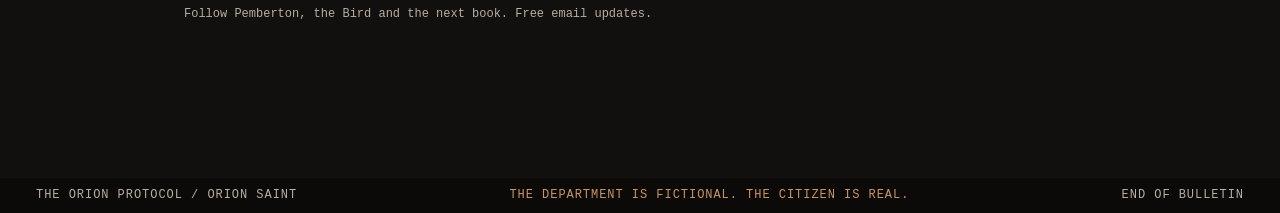
==== commit 66d8681d: "Add classified transmissions, passage sharing and reader conversion events" ====
--- a/bulletin.html
+++ b/bulletin.html
@@ -34,7 +34,7 @@
 <p>Begin again at one thing without purchasing a symbol of beginning. Use what is already in the room.</p>
 <p>SIGNED — OFFICER PEMBERTON<br>~ P ~</p>
 <h2>About this file</h2><p>This bulletin appears in the book’s selected documents. The Department, its officers, and its administrative findings are part of the fictional world of <cite>The Orion Protocol</cite>.</p><p><a href="/#read">Read more selected passages</a> · <a href="/requisition.html">Explore the digital edition</a></p>
-</article><a class="back" href="/">← Return to the archive</a>
+</article><p class="archive-return"><a href="/transmissions.html">Explore Classified Transmissions →</a></p><a class="back" href="/">← Return to the Department</a>
 </div><p class="follow-story"><a href="/#join">Join the Department →</a><br><span>Follow Pemberton, the Bird and the next book. Free email updates.</span></p></main>
 <footer class="classified"><span>THE ORION PROTOCOL / ORION SAINT</span><span class="center">THE DEPARTMENT IS FICTIONAL. THE CITIZEN IS REAL.</span><span>END OF BULLETIN</span></footer>
 </body></html>
